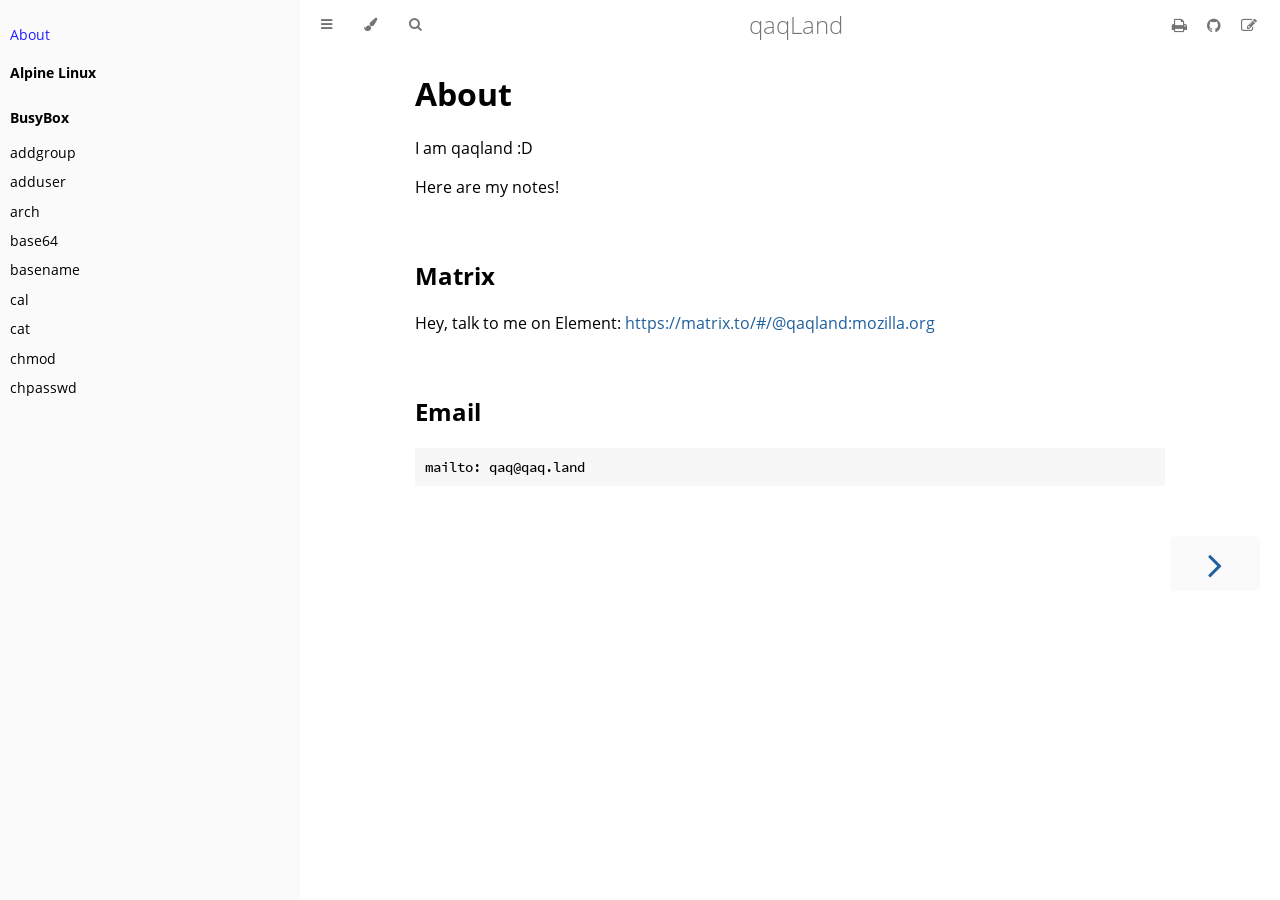
==== index.html @ a881dab0 "deploy: 64988ad3157a4203cd390811532ccb80edcc2e7a" ====
<!DOCTYPE HTML>
<html lang="zh-Hans" class="sidebar-visible no-js light">
    <head>
        <!-- Book generated using mdBook -->
        <meta charset="UTF-8">
        <title>About - qaqLand</title>


        <!-- Custom HTML head -->
        
        <meta name="description" content="">
        <meta name="viewport" content="width=device-width, initial-scale=1">
        <meta name="theme-color" content="#ffffff" />

        <link rel="icon" href="favicon.svg">
        <link rel="shortcut icon" href="favicon.png">
        <link rel="stylesheet" href="css/variables.css">
        <link rel="stylesheet" href="css/general.css">
        <link rel="stylesheet" href="css/chrome.css">
        <link rel="stylesheet" href="css/print.css" media="print">

        <!-- Fonts -->
        <link rel="stylesheet" href="FontAwesome/css/font-awesome.css">
        <link rel="stylesheet" href="fonts/fonts.css">

        <!-- Highlight.js Stylesheets -->
        <link rel="stylesheet" href="highlight.css">
        <link rel="stylesheet" href="tomorrow-night.css">
        <link rel="stylesheet" href="ayu-highlight.css">

        <!-- Custom theme stylesheets -->

    </head>
    <body>
    <div id="body-container">
        <!-- Provide site root to javascript -->
        <script>
            var path_to_root = "";
            var default_theme = window.matchMedia("(prefers-color-scheme: dark)").matches ? "navy" : "light";
        </script>

        <!-- Work around some values being stored in localStorage wrapped in quotes -->
        <script>
            try {
                var theme = localStorage.getItem('mdbook-theme');
                var sidebar = localStorage.getItem('mdbook-sidebar');

                if (theme.startsWith('"') && theme.endsWith('"')) {
                    localStorage.setItem('mdbook-theme', theme.slice(1, theme.length - 1));
                }

                if (sidebar.startsWith('"') && sidebar.endsWith('"')) {
                    localStorage.setItem('mdbook-sidebar', sidebar.slice(1, sidebar.length - 1));
                }
            } catch (e) { }
        </script>

        <!-- Set the theme before any content is loaded, prevents flash -->
        <script>
            var theme;
            try { theme = localStorage.getItem('mdbook-theme'); } catch(e) { }
            if (theme === null || theme === undefined) { theme = default_theme; }
            var html = document.querySelector('html');
            html.classList.remove('no-js')
            html.classList.remove('light')
            html.classList.add(theme);
            html.classList.add('js');
        </script>

        <!-- Hide / unhide sidebar before it is displayed -->
        <script>
            var html = document.querySelector('html');
            var sidebar = null;
            if (document.body.clientWidth >= 1080) {
                try { sidebar = localStorage.getItem('mdbook-sidebar'); } catch(e) { }
                sidebar = sidebar || 'visible';
            } else {
                sidebar = 'hidden';
            }
            html.classList.remove('sidebar-visible');
            html.classList.add("sidebar-" + sidebar);
        </script>

        <nav id="sidebar" class="sidebar" aria-label="Table of contents">
            <div class="sidebar-scrollbox">
                <ol class="chapter"><li class="chapter-item expanded "><a href="index.html" class="active">About</a></li><li class="chapter-item expanded affix "><li class="part-title">Alpine Linux</li><li class="chapter-item expanded affix "><li class="part-title">BusyBox</li><li class="chapter-item expanded "><a href="busybox/addgroup.html">addgroup</a></li><li class="chapter-item expanded "><a href="busybox/adduser.html">adduser</a></li><li class="chapter-item expanded "><a href="busybox/arch.html">arch</a></li><li class="chapter-item expanded "><a href="busybox/base64.html">base64</a></li><li class="chapter-item expanded "><a href="busybox/basename.html">basename</a></li><li class="chapter-item expanded "><a href="busybox/cal.html">cal</a></li><li class="chapter-item expanded "><a href="busybox/cat.html">cat</a></li><li class="chapter-item expanded "><a href="busybox/chmod.html">chmod</a></li><li class="chapter-item expanded "><a href="busybox/chpasswd.html">chpasswd</a></li></ol>
            </div>
            <div id="sidebar-resize-handle" class="sidebar-resize-handle"></div>
        </nav>

        <div id="page-wrapper" class="page-wrapper">

            <div class="page">
                                <div id="menu-bar-hover-placeholder"></div>
                <div id="menu-bar" class="menu-bar sticky bordered">
                    <div class="left-buttons">
                        <button id="sidebar-toggle" class="icon-button" type="button" title="Toggle Table of Contents" aria-label="Toggle Table of Contents" aria-controls="sidebar">
                            <i class="fa fa-bars"></i>
                        </button>
                        <button id="theme-toggle" class="icon-button" type="button" title="Change theme" aria-label="Change theme" aria-haspopup="true" aria-expanded="false" aria-controls="theme-list">
                            <i class="fa fa-paint-brush"></i>
                        </button>
                        <ul id="theme-list" class="theme-popup" aria-label="Themes" role="menu">
                            <li role="none"><button role="menuitem" class="theme" id="light">Light</button></li>
                            <li role="none"><button role="menuitem" class="theme" id="rust">Rust</button></li>
                            <li role="none"><button role="menuitem" class="theme" id="coal">Coal</button></li>
                            <li role="none"><button role="menuitem" class="theme" id="navy">Navy</button></li>
                            <li role="none"><button role="menuitem" class="theme" id="ayu">Ayu</button></li>
                        </ul>
                        <button id="search-toggle" class="icon-button" type="button" title="Search. (Shortkey: s)" aria-label="Toggle Searchbar" aria-expanded="false" aria-keyshortcuts="S" aria-controls="searchbar">
                            <i class="fa fa-search"></i>
                        </button>
                    </div>

                    <h1 class="menu-title">qaqLand</h1>

                    <div class="right-buttons">
                        <a href="print.html" title="Print this book" aria-label="Print this book">
                            <i id="print-button" class="fa fa-print"></i>
                        </a>
                        <a href="https://github.com/qaqland/qaqland" title="Git repository" aria-label="Git repository">
                            <i id="git-repository-button" class="fa fa-github"></i>
                        </a>
                        <a href="https://github.com/qaqland/qaqland/edit/main/src/README.md" title="Suggest an edit" aria-label="Suggest an edit">
                            <i id="git-edit-button" class="fa fa-edit"></i>
                        </a>

                    </div>
                </div>

                <div id="search-wrapper" class="hidden">
                    <form id="searchbar-outer" class="searchbar-outer">
                        <input type="search" id="searchbar" name="searchbar" placeholder="Search this book ..." aria-controls="searchresults-outer" aria-describedby="searchresults-header">
                    </form>
                    <div id="searchresults-outer" class="searchresults-outer hidden">
                        <div id="searchresults-header" class="searchresults-header"></div>
                        <ul id="searchresults">
                        </ul>
                    </div>
                </div>

                <!-- Apply ARIA attributes after the sidebar and the sidebar toggle button are added to the DOM -->
                <script>
                    document.getElementById('sidebar-toggle').setAttribute('aria-expanded', sidebar === 'visible');
                    document.getElementById('sidebar').setAttribute('aria-hidden', sidebar !== 'visible');
                    Array.from(document.querySelectorAll('#sidebar a')).forEach(function(link) {
                        link.setAttribute('tabIndex', sidebar === 'visible' ? 0 : -1);
                    });
                </script>

                <div id="content" class="content">
                    <main>
                        <h1 id="about"><a class="header" href="#about">About</a></h1>
<p>I am qaqland :D</p>
<p>Here are my notes!</p>
<h2 id="matrix"><a class="header" href="#matrix">Matrix</a></h2>
<p>Hey, talk to me on Element: <a href="https://matrix.to/#/@qaqland:mozilla.org">https://matrix.to/#/@qaqland:mozilla.org</a></p>
<h2 id="email"><a class="header" href="#email">Email</a></h2>
<pre><code>mailto: qaq@qaq.land
</code></pre>

                    </main>

                    <nav class="nav-wrapper" aria-label="Page navigation">
                        <!-- Mobile navigation buttons -->

                            <a rel="next" href="busybox/addgroup.html" class="mobile-nav-chapters next" title="Next chapter" aria-label="Next chapter" aria-keyshortcuts="Right">
                                <i class="fa fa-angle-right"></i>
                            </a>

                        <div style="clear: both"></div>
                    </nav>
                </div>
            </div>

            <nav class="nav-wide-wrapper" aria-label="Page navigation">

                    <a rel="next" href="busybox/addgroup.html" class="nav-chapters next" title="Next chapter" aria-label="Next chapter" aria-keyshortcuts="Right">
                        <i class="fa fa-angle-right"></i>
                    </a>
            </nav>

        </div>




        <script>
            window.playground_copyable = true;
        </script>


        <script src="elasticlunr.min.js"></script>
        <script src="mark.min.js"></script>
        <script src="searcher.js"></script>

        <script src="clipboard.min.js"></script>
        <script src="highlight.js"></script>
        <script src="book.js"></script>

        <!-- Custom JS scripts -->


    </div>
    </body>
</html>
---- css/variables.css ----
/* Globals */

:root {
    --sidebar-width: 300px;
    --page-padding: 15px;
    --content-max-width: 750px;
    --menu-bar-height: 50px;
    --mono-font: "Source Code Pro", Consolas, "Ubuntu Mono", Menlo, "DejaVu Sans Mono", monospace, monospace;
    --code-font-size: 0.875em /* please adjust the ace font size accordingly in editor.js */
}

/* Themes */

.ayu {
    --bg: hsl(210, 25%, 8%);
    --fg: #c5c5c5;

    --sidebar-bg: #14191f;
    --sidebar-fg: #c8c9db;
    --sidebar-non-existant: #5c6773;
    --sidebar-active: #ffb454;
    --sidebar-spacer: #2d334f;

    --scrollbar: var(--sidebar-fg);

    --icons: #737480;
    --icons-hover: #b7b9cc;

    --links: #0096cf;

    --inline-code-color: #ffb454;

    --theme-popup-bg: #14191f;
    --theme-popup-border: #5c6773;
    --theme-hover: #191f26;

    --quote-bg: hsl(226, 15%, 17%);
    --quote-border: hsl(226, 15%, 22%);

    --table-border-color: hsl(210, 25%, 13%);
    --table-header-bg: hsl(210, 25%, 28%);
    --table-alternate-bg: hsl(210, 25%, 11%);

    --searchbar-border-color: #848484;
    --searchbar-bg: #424242;
    --searchbar-fg: #fff;
    --searchbar-shadow-color: #d4c89f;
    --searchresults-header-fg: #666;
    --searchresults-border-color: #888;
    --searchresults-li-bg: #252932;
    --search-mark-bg: #e3b171;
}

.coal {
    --bg: hsl(200, 7%, 8%);
    --fg: #98a3ad;

    --sidebar-bg: #292c2f;
    --sidebar-fg: #a1adb8;
    --sidebar-non-existant: #505254;
    --sidebar-active: #3473ad;
    --sidebar-spacer: #393939;

    --scrollbar: var(--sidebar-fg);

    --icons: #43484d;
    --icons-hover: #b3c0cc;

    --links: #2b79a2;

    --inline-code-color: #c5c8c6;

    --theme-popup-bg: #141617;
    --theme-popup-border: #43484d;
    --theme-hover: #1f2124;

    --quote-bg: hsl(234, 21%, 18%);
    --quote-border: hsl(234, 21%, 23%);

    --table-border-color: hsl(200, 7%, 13%);
    --table-header-bg: hsl(200, 7%, 28%);
    --table-alternate-bg: hsl(200, 7%, 11%);

    --searchbar-border-color: #aaa;
    --searchbar-bg: #b7b7b7;
    --searchbar-fg: #000;
    --searchbar-shadow-color: #aaa;
    --searchresults-header-fg: #666;
    --searchresults-border-color: #98a3ad;
    --searchresults-li-bg: #2b2b2f;
    --search-mark-bg: #355c7d;
}

.light {
    --bg: hsl(0, 0%, 100%);
    --fg: hsl(0, 0%, 0%);

    --sidebar-bg: #fafafa;
    --sidebar-fg: hsl(0, 0%, 0%);
    --sidebar-non-existant: #aaaaaa;
    --sidebar-active: #1f1fff;
    --sidebar-spacer: #f4f4f4;

    --scrollbar: #8F8F8F;

    --icons: #747474;
    --icons-hover: #000000;

    --links: #20609f;

    --inline-code-color: #301900;

    --theme-popup-bg: #fafafa;
    --theme-popup-border: #cccccc;
    --theme-hover: #e6e6e6;

    --quote-bg: hsl(197, 37%, 96%);
    --quote-border: hsl(197, 37%, 91%);

    --table-border-color: hsl(0, 0%, 95%);
    --table-header-bg: hsl(0, 0%, 80%);
    --table-alternate-bg: hsl(0, 0%, 97%);

    --searchbar-border-color: #aaa;
    --searchbar-bg: #fafafa;
    --searchbar-fg: #000;
    --searchbar-shadow-color: #aaa;
    --searchresults-header-fg: #666;
    --searchresults-border-color: #888;
    --searchresults-li-bg: #e4f2fe;
    --search-mark-bg: #a2cff5;
}

.navy {
    --bg: hsl(226, 23%, 11%);
    --fg: #bcbdd0;

    --sidebar-bg: #282d3f;
    --sidebar-fg: #c8c9db;
    --sidebar-non-existant: #505274;
    --sidebar-active: #2b79a2;
    --sidebar-spacer: #2d334f;

    --scrollbar: var(--sidebar-fg);

    --icons: #737480;
    --icons-hover: #b7b9cc;

    --links: #2b79a2;

    --inline-code-color: #c5c8c6;

    --theme-popup-bg: #161923;
    --theme-popup-border: #737480;
    --theme-hover: #282e40;

    --quote-bg: hsl(226, 15%, 17%);
    --quote-border: hsl(226, 15%, 22%);

    --table-border-color: hsl(226, 23%, 16%);
    --table-header-bg: hsl(226, 23%, 31%);
    --table-alternate-bg: hsl(226, 23%, 14%);

    --searchbar-border-color: #aaa;
    --searchbar-bg: #aeaec6;
    --searchbar-fg: #000;
    --searchbar-shadow-color: #aaa;
    --searchresults-header-fg: #5f5f71;
    --searchresults-border-color: #5c5c68;
    --searchresults-li-bg: #242430;
    --search-mark-bg: #a2cff5;
}

.rust {
    --bg: hsl(60, 9%, 87%);
    --fg: #262625;

    --sidebar-bg: #3b2e2a;
    --sidebar-fg: #c8c9db;
    --sidebar-non-existant: #505254;
    --sidebar-active: #e69f67;
    --sidebar-spacer: #45373a;

    --scrollbar: var(--sidebar-fg);

    --icons: #737480;
    --icons-hover: #262625;

    --links: #2b79a2;

    --inline-code-color: #6e6b5e;

    --theme-popup-bg: #e1e1db;
    --theme-popup-border: #b38f6b;
    --theme-hover: #99908a;

    --quote-bg: hsl(60, 5%, 75%);
    --quote-border: hsl(60, 5%, 70%);

    --table-border-color: hsl(60, 9%, 82%);
    --table-header-bg: #b3a497;
    --table-alternate-bg: hsl(60, 9%, 84%);

    --searchbar-border-color: #aaa;
    --searchbar-bg: #fafafa;
    --searchbar-fg: #000;
    --searchbar-shadow-color: #aaa;
    --searchresults-header-fg: #666;
    --searchresults-border-color: #888;
    --searchresults-li-bg: #dec2a2;
    --search-mark-bg: #e69f67;
}

@media (prefers-color-scheme: dark) {
    .light.no-js {
        --bg: hsl(200, 7%, 8%);
        --fg: #98a3ad;

        --sidebar-bg: #292c2f;
        --sidebar-fg: #a1adb8;
        --sidebar-non-existant: #505254;
        --sidebar-active: #3473ad;
        --sidebar-spacer: #393939;

        --scrollbar: var(--sidebar-fg);

        --icons: #43484d;
        --icons-hover: #b3c0cc;

        --links: #2b79a2;

        --inline-code-color: #c5c8c6;

        --theme-popup-bg: #141617;
        --theme-popup-border: #43484d;
        --theme-hover: #1f2124;

        --quote-bg: hsl(234, 21%, 18%);
        --quote-border: hsl(234, 21%, 23%);

        --table-border-color: hsl(200, 7%, 13%);
        --table-header-bg: hsl(200, 7%, 28%);
        --table-alternate-bg: hsl(200, 7%, 11%);

        --searchbar-border-color: #aaa;
        --searchbar-bg: #b7b7b7;
        --searchbar-fg: #000;
        --searchbar-shadow-color: #aaa;
        --searchresults-header-fg: #666;
        --searchresults-border-color: #98a3ad;
        --searchresults-li-bg: #2b2b2f;
        --search-mark-bg: #355c7d;
    }
}
---- css/general.css ----
/* Base styles and content styles */

@import 'variables.css';

:root {
    /* Browser default font-size is 16px, this way 1 rem = 10px */
    font-size: 62.5%;
}

html {
    font-family: "Open Sans", sans-serif;
    color: var(--fg);
    background-color: var(--bg);
    text-size-adjust: none;
    -webkit-text-size-adjust: none;
}

body {
    margin: 0;
    font-size: 1.6rem;
    overflow-x: hidden;
}

code {
    font-family: var(--mono-font) !important;
    font-size: var(--code-font-size);
}

/* make long words/inline code not x overflow */
main {
    overflow-wrap: break-word;
}

/* make wide tables scroll if they overflow */
.table-wrapper {
    overflow-x: auto;
}

/* Don't change font size in headers. */
h1 code, h2 code, h3 code, h4 code, h5 code, h6 code {
    font-size: unset;
}

.left { float: left; }
.right { float: right; }
.boring { opacity: 0.6; }
.hide-boring .boring { display: none; }
.hidden { display: none !important; }

h2, h3 { margin-top: 2.5em; }
h4, h5 { margin-top: 2em; }

.header + .header h3,
.header + .header h4,
.header + .header h5 {
    margin-top: 1em;
}

h1:target::before,
h2:target::before,
h3:target::before,
h4:target::before,
h5:target::before,
h6:target::before {
    display: inline-block;
    content: "»";
    margin-left: -30px;
    width: 30px;
}

/* This is broken on Safari as of version 14, but is fixed
   in Safari Technology Preview 117 which I think will be Safari 14.2.
   https://bugs.webkit.org/show_bug.cgi?id=218076
*/
:target {
    scroll-margin-top: calc(var(--menu-bar-height) + 0.5em);
}

.page {
    outline: 0;
    padding: 0 var(--page-padding);
    margin-top: calc(0px - var(--menu-bar-height)); /* Compensate for the #menu-bar-hover-placeholder */
}
.page-wrapper {
    box-sizing: border-box;
}
.js:not(.sidebar-resizing) .page-wrapper {
    transition: margin-left 0.3s ease, transform 0.3s ease; /* Animation: slide away */
}

.content {
    overflow-y: auto;
    padding: 0 5px 50px 5px;
}
.content main {
    margin-left: auto;
    margin-right: auto;
    max-width: var(--content-max-width);
}
.content p { line-height: 1.45em; }
.content ol { line-height: 1.45em; }
.content ul { line-height: 1.45em; }
.content a { text-decoration: none; }
.content a:hover { text-decoration: underline; }
.content img, .content video { max-width: 100%; }
.content .header:link,
.content .header:visited {
    color: var(--fg);
}
.content .header:link,
.content .header:visited:hover {
    text-decoration: none;
}

table {
    margin: 0 auto;
    border-collapse: collapse;
}
table td {
    padding: 3px 20px;
    border: 1px var(--table-border-color) solid;
}
table thead {
    background: var(--table-header-bg);
}
table thead td {
    font-weight: 700;
    border: none;
}
table thead th {
    padding: 3px 20px;
}
table thead tr {
    border: 1px var(--table-header-bg) solid;
}
/* Alternate background colors for rows */
table tbody tr:nth-child(2n) {
    background: var(--table-alternate-bg);
}


blockquote {
    margin: 20px 0;
    padding: 0 20px;
    color: var(--fg);
    background-color: var(--quote-bg);
    border-top: .1em solid var(--quote-border);
    border-bottom: .1em solid var(--quote-border);
}

kbd {
    background-color: var(--table-border-color);
    border-radius: 4px;
    border: solid 1px var(--theme-popup-border);
    box-shadow: inset 0 -1px 0 var(--theme-hover);
    display: inline-block;
    font-size: var(--code-font-size);
    font-family: var(--mono-font);
    line-height: 10px;
    padding: 4px 5px;
    vertical-align: middle;
}

:not(.footnote-definition) + .footnote-definition,
.footnote-definition + :not(.footnote-definition) {
    margin-top: 2em;
}
.footnote-definition {
    font-size: 0.9em;
    margin: 0.5em 0;
}
.footnote-definition p {
    display: inline;
}

.tooltiptext {
    position: absolute;
    visibility: hidden;
    color: #fff;
    background-color: #333;
    transform: translateX(-50%); /* Center by moving tooltip 50% of its width left */
    left: -8px; /* Half of the width of the icon */
    top: -35px;
    font-size: 0.8em;
    text-align: center;
    border-radius: 6px;
    padding: 5px 8px;
    margin: 5px;
    z-index: 1000;
}
.tooltipped .tooltiptext {
    visibility: visible;
}

.chapter li.part-title {
    color: var(--sidebar-fg);
    margin: 5px 0px;
    font-weight: bold;
}

.result-no-output {
    font-style: italic;
}
---- css/chrome.css ----
/* CSS for UI elements (a.k.a. chrome) */

@import 'variables.css';

html {
    scrollbar-color: var(--scrollbar) var(--bg);
}
#searchresults a,
.content a:link,
a:visited,
a > .hljs {
    color: var(--links);
}

/*
    body-container is necessary because mobile browsers don't seem to like
    overflow-x on the body tag when there is a <meta name="viewport"> tag.
*/
#body-container {
    /*
        This is used when the sidebar pushes the body content off the side of
        the screen on small screens. Without it, dragging on mobile Safari
        will want to reposition the viewport in a weird way.
    */
    overflow-x: clip;
}

/* Menu Bar */

#menu-bar,
#menu-bar-hover-placeholder {
    z-index: 101;
    margin: auto calc(0px - var(--page-padding));
}
#menu-bar {
    position: relative;
    display: flex;
    flex-wrap: wrap;
    background-color: var(--bg);
    border-bottom-color: var(--bg);
    border-bottom-width: 1px;
    border-bottom-style: solid;
}
#menu-bar.sticky,
.js #menu-bar-hover-placeholder:hover + #menu-bar,
.js #menu-bar:hover,
.js.sidebar-visible #menu-bar {
    position: -webkit-sticky;
    position: sticky;
    top: 0 !important;
}
#menu-bar-hover-placeholder {
    position: sticky;
    position: -webkit-sticky;
    top: 0;
    height: var(--menu-bar-height);
}
#menu-bar.bordered {
    border-bottom-color: var(--table-border-color);
}
#menu-bar i, #menu-bar .icon-button {
    position: relative;
    padding: 0 8px;
    z-index: 10;
    line-height: var(--menu-bar-height);
    cursor: pointer;
    transition: color 0.5s;
}
@media only screen and (max-width: 420px) {
    #menu-bar i, #menu-bar .icon-button {
        padding: 0 5px;
    }
}

.icon-button {
    border: none;
    background: none;
    padding: 0;
    color: inherit;
}
.icon-button i {
    margin: 0;
}

.right-buttons {
    margin: 0 15px;
}
.right-buttons a {
    text-decoration: none;
}

.left-buttons {
    display: flex;
    margin: 0 5px;
}
.no-js .left-buttons {
    display: none;
}

.menu-title {
    display: inline-block;
    font-weight: 200;
    font-size: 2.4rem;
    line-height: var(--menu-bar-height);
    text-align: center;
    margin: 0;
    flex: 1;
    white-space: nowrap;
    overflow: hidden;
    text-overflow: ellipsis;
}
.js .menu-title {
    cursor: pointer;
}

.menu-bar,
.menu-bar:visited,
.nav-chapters,
.nav-chapters:visited,
.mobile-nav-chapters,
.mobile-nav-chapters:visited,
.menu-bar .icon-button,
.menu-bar a i {
    color: var(--icons);
}

.menu-bar i:hover,
.menu-bar .icon-button:hover,
.nav-chapters:hover,
.mobile-nav-chapters i:hover {
    color: var(--icons-hover);
}

/* Nav Icons */

.nav-chapters {
    font-size: 2.5em;
    text-align: center;
    text-decoration: none;

    position: fixed;
    top: 0;
    bottom: 0;
    margin: 0;
    max-width: 150px;
    min-width: 90px;

    display: flex;
    justify-content: center;
    align-content: center;
    flex-direction: column;

    transition: color 0.5s, background-color 0.5s;
}

.nav-chapters:hover {
    text-decoration: none;
    background-color: var(--theme-hover);
    transition: background-color 0.15s, color 0.15s;
}

.nav-wrapper {
    margin-top: 50px;
    display: none;
}

.mobile-nav-chapters {
    font-size: 2.5em;
    text-align: center;
    text-decoration: none;
    width: 90px;
    border-radius: 5px;
    background-color: var(--sidebar-bg);
}

.previous {
    float: left;
}

.next {
    float: right;
    right: var(--page-padding);
}

@media only screen and (max-width: 1080px) {
    .nav-wide-wrapper { display: none; }
    .nav-wrapper { display: block; }
}

@media only screen and (max-width: 1380px) {
    .sidebar-visible .nav-wide-wrapper { display: none; }
    .sidebar-visible .nav-wrapper { display: block; }
}

/* Inline code */

:not(pre) > .hljs {
    display: inline;
    padding: 0.1em 0.3em;
    border-radius: 3px;
}

:not(pre):not(a) > .hljs {
    color: var(--inline-code-color);
    overflow-x: initial;
}

a:hover > .hljs {
    text-decoration: underline;
}

pre {
    position: relative;
}
pre > .buttons {
    position: absolute;
    z-index: 100;
    right: 0px;
    top: 2px;
    margin: 0px;
    padding: 2px 0px;

    color: var(--sidebar-fg);
    cursor: pointer;
    visibility: hidden;
    opacity: 0;
    transition: visibility 0.1s linear, opacity 0.1s linear;
}
pre:hover > .buttons {
    visibility: visible;
    opacity: 1
}
pre > .buttons :hover {
    color: var(--sidebar-active);
    border-color: var(--icons-hover);
    background-color: var(--theme-hover);
}
pre > .buttons i {
    margin-left: 8px;
}
pre > .buttons button {
    cursor: inherit;
    margin: 0px 5px;
    padding: 3px 5px;
    font-size: 14px;

    border-style: solid;
    border-width: 1px;
    border-radius: 4px;
    border-color: var(--icons);
    background-color: var(--theme-popup-bg);
    transition: 100ms;
    transition-property: color,border-color,background-color;
    color: var(--icons);
}
@media (pointer: coarse) {
    pre > .buttons button {
        /* On mobile, make it easier to tap buttons. */
        padding: 0.3rem 1rem;
    }
}
pre > code {
    padding: 1rem;
}

/* FIXME: ACE editors overlap their buttons because ACE does absolute
   positioning within the code block which breaks padding. The only solution I
   can think of is to move the padding to the outer pre tag (or insert a div
   wrapper), but that would require fixing a whole bunch of CSS rules.
*/
.hljs.ace_editor {
  padding: 0rem 0rem;
}

pre > .result {
    margin-top: 10px;
}

/* Search */

#searchresults a {
    text-decoration: none;
}

mark {
    border-radius: 2px;
    padding: 0 3px 1px 3px;
    margin: 0 -3px -1px -3px;
    background-color: var(--search-mark-bg);
    transition: background-color 300ms linear;
    cursor: pointer;
}

mark.fade-out {
    background-color: rgba(0,0,0,0) !important;
    cursor: auto;
}

.searchbar-outer {
    margin-left: auto;
    margin-right: auto;
    max-width: var(--content-max-width);
}

#searchbar {
    width: 100%;
    margin: 5px auto 0px auto;
    padding: 10px 16px;
    transition: box-shadow 300ms ease-in-out;
    border: 1px solid var(--searchbar-border-color);
    border-radius: 3px;
    background-color: var(--searchbar-bg);
    color: var(--searchbar-fg);
}
#searchbar:focus,
#searchbar.active {
    box-shadow: 0 0 3px var(--searchbar-shadow-color);
}

.searchresults-header {
    font-weight: bold;
    font-size: 1em;
    padding: 18px 0 0 5px;
    color: var(--searchresults-header-fg);
}

.searchresults-outer {
    margin-left: auto;
    margin-right: auto;
    max-width: var(--content-max-width);
    border-bottom: 1px dashed var(--searchresults-border-color);
}

ul#searchresults {
    list-style: none;
    padding-left: 20px;
}
ul#searchresults li {
    margin: 10px 0px;
    padding: 2px;
    border-radius: 2px;
}
ul#searchresults li.focus {
    background-color: var(--searchresults-li-bg);
}
ul#searchresults span.teaser {
    display: block;
    clear: both;
    margin: 5px 0 0 20px;
    font-size: 0.8em;
}
ul#searchresults span.teaser em {
    font-weight: bold;
    font-style: normal;
}

/* Sidebar */

.sidebar {
    position: fixed;
    left: 0;
    top: 0;
    bottom: 0;
    width: var(--sidebar-width);
    font-size: 0.875em;
    box-sizing: border-box;
    -webkit-overflow-scrolling: touch;
    overscroll-behavior-y: contain;
    background-color: var(--sidebar-bg);
    color: var(--sidebar-fg);
}
.sidebar-resizing {
    -moz-user-select: none;
    -webkit-user-select: none;
    -ms-user-select: none;
    user-select: none;
}
.js:not(.sidebar-resizing) .sidebar {
    transition: transform 0.3s; /* Animation: slide away */
}
.sidebar code {
    line-height: 2em;
}
.sidebar .sidebar-scrollbox {
    overflow-y: auto;
    position: absolute;
    top: 0;
    bottom: 0;
    left: 0;
    right: 0;
    padding: 10px 10px;
}
.sidebar .sidebar-resize-handle {
    position: absolute;
    cursor: col-resize;
    width: 0;
    right: 0;
    top: 0;
    bottom: 0;
}
.js .sidebar .sidebar-resize-handle {
    cursor: col-resize;
    width: 5px;
}
.sidebar-hidden .sidebar {
    transform: translateX(calc(0px - var(--sidebar-width)));
}
.sidebar::-webkit-scrollbar {
    background: var(--sidebar-bg);
}
.sidebar::-webkit-scrollbar-thumb {
    background: var(--scrollbar);
}

.sidebar-visible .page-wrapper {
    transform: translateX(var(--sidebar-width));
}
@media only screen and (min-width: 620px) {
    .sidebar-visible .page-wrapper {
        transform: none;
        margin-left: var(--sidebar-width);
    }
}

.chapter {
    list-style: none outside none;
    padding-left: 0;
    line-height: 2.2em;
}

.chapter ol {
    width: 100%;
}

.chapter li {
    display: flex;
    color: var(--sidebar-non-existant);
}
.chapter li a {
    display: block;
    padding: 0;
    text-decoration: none;
    color: var(--sidebar-fg);
}

.chapter li a:hover {
    color: var(--sidebar-active);
}

.chapter li a.active {
    color: var(--sidebar-active);
}

.chapter li > a.toggle {
    cursor: pointer;
    display: block;
    margin-left: auto;
    padding: 0 10px;
    user-select: none;
    opacity: 0.68;
}

.chapter li > a.toggle div {
    transition: transform 0.5s;
}

/* collapse the section */
.chapter li:not(.expanded) + li > ol {
    display: none;
}

.chapter li.chapter-item {
    line-height: 1.5em;
    margin-top: 0.6em;
}

.chapter li.expanded > a.toggle div {
    transform: rotate(90deg);
}

.spacer {
    width: 100%;
    height: 3px;
    margin: 5px 0px;
}
.chapter .spacer {
    background-color: var(--sidebar-spacer);
}

@media (-moz-touch-enabled: 1), (pointer: coarse) {
    .chapter li a { padding: 5px 0; }
    .spacer { margin: 10px 0; }
}

.section {
    list-style: none outside none;
    padding-left: 20px;
    line-height: 1.9em;
}

/* Theme Menu Popup */

.theme-popup {
    position: absolute;
    left: 10px;
    top: var(--menu-bar-height);
    z-index: 1000;
    border-radius: 4px;
    font-size: 0.7em;
    color: var(--fg);
    background: var(--theme-popup-bg);
    border: 1px solid var(--theme-popup-border);
    margin: 0;
    padding: 0;
    list-style: none;
    display: none;
    /* Don't let the children's background extend past the rounded corners. */
    overflow: hidden;
}
.theme-popup .default {
    color: var(--icons);
}
.theme-popup .theme {
    width: 100%;
    border: 0;
    margin: 0;
    padding: 2px 20px;
    line-height: 25px;
    white-space: nowrap;
    text-align: left;
    cursor: pointer;
    color: inherit;
    background: inherit;
    font-size: inherit;
}
.theme-popup .theme:hover {
    background-color: var(--theme-hover);
}

.theme-selected::before {
    display: inline-block;
    content: "✓";
    margin-left: -14px;
    width: 14px;
}
---- css/print.css ----
#sidebar,
#menu-bar,
.nav-chapters,
.mobile-nav-chapters {
    display: none;
}

#page-wrapper.page-wrapper {
    transform: none;
    margin-left: 0px;
    overflow-y: initial;
}

#content {
    max-width: none;
    margin: 0;
    padding: 0;
}

.page {
    overflow-y: initial;
}

code {
    background-color: #666666;
    border-radius: 5px;

    /* Force background to be printed in Chrome */
    -webkit-print-color-adjust: exact;
}

pre > .buttons {
    z-index: 2;
}

a, a:visited, a:active, a:hover {
    color: #4183c4;
    text-decoration: none;
}

h1, h2, h3, h4, h5, h6 {
    page-break-inside: avoid;
    page-break-after: avoid;
}

pre, code {
    page-break-inside: avoid;
    white-space: pre-wrap;
}

.fa {
    display: none !important;
}
---- fonts/fonts.css ----
/* Open Sans is licensed under the Apache License, Version 2.0. See http://www.apache.org/licenses/LICENSE-2.0 */
/* Source Code Pro is under the Open Font License. See https://scripts.sil.org/cms/scripts/page.php?site_id=nrsi&id=OFL */

/* open-sans-300 - latin_vietnamese_latin-ext_greek-ext_greek_cyrillic-ext_cyrillic */
@font-face {
  font-family: 'Open Sans';
  font-style: normal;
  font-weight: 300;
  src: local('Open Sans Light'), local('OpenSans-Light'),
       url('open-sans-v17-all-charsets-300.woff2') format('woff2');
}

/* open-sans-300italic - latin_vietnamese_latin-ext_greek-ext_greek_cyrillic-ext_cyrillic */
@font-face {
  font-family: 'Open Sans';
  font-style: italic;
  font-weight: 300;
  src: local('Open Sans Light Italic'), local('OpenSans-LightItalic'),
       url('open-sans-v17-all-charsets-300italic.woff2') format('woff2');
}

/* open-sans-regular - latin_vietnamese_latin-ext_greek-ext_greek_cyrillic-ext_cyrillic */
@font-face {
  font-family: 'Open Sans';
  font-style: normal;
  font-weight: 400;
  src: local('Open Sans Regular'), local('OpenSans-Regular'),
       url('open-sans-v17-all-charsets-regular.woff2') format('woff2');
}

/* open-sans-italic - latin_vietnamese_latin-ext_greek-ext_greek_cyrillic-ext_cyrillic */
@font-face {
  font-family: 'Open Sans';
  font-style: italic;
  font-weight: 400;
  src: local('Open Sans Italic'), local('OpenSans-Italic'),
       url('open-sans-v17-all-charsets-italic.woff2') format('woff2');
}

/* open-sans-600 - latin_vietnamese_latin-ext_greek-ext_greek_cyrillic-ext_cyrillic */
@font-face {
  font-family: 'Open Sans';
  font-style: normal;
  font-weight: 600;
  src: local('Open Sans SemiBold'), local('OpenSans-SemiBold'),
       url('open-sans-v17-all-charsets-600.woff2') format('woff2');
}

/* open-sans-600italic - latin_vietnamese_latin-ext_greek-ext_greek_cyrillic-ext_cyrillic */
@font-face {
  font-family: 'Open Sans';
  font-style: italic;
  font-weight: 600;
  src: local('Open Sans SemiBold Italic'), local('OpenSans-SemiBoldItalic'),
       url('open-sans-v17-all-charsets-600italic.woff2') format('woff2');
}

/* open-sans-700 - latin_vietnamese_latin-ext_greek-ext_greek_cyrillic-ext_cyrillic */
@font-face {
  font-family: 'Open Sans';
  font-style: normal;
  font-weight: 700;
  src: local('Open Sans Bold'), local('OpenSans-Bold'),
       url('open-sans-v17-all-charsets-700.woff2') format('woff2');
}

/* open-sans-700italic - latin_vietnamese_latin-ext_greek-ext_greek_cyrillic-ext_cyrillic */
@font-face {
  font-family: 'Open Sans';
  font-style: italic;
  font-weight: 700;
  src: local('Open Sans Bold Italic'), local('OpenSans-BoldItalic'),
       url('open-sans-v17-all-charsets-700italic.woff2') format('woff2');
}

/* open-sans-800 - latin_vietnamese_latin-ext_greek-ext_greek_cyrillic-ext_cyrillic */
@font-face {
  font-family: 'Open Sans';
  font-style: normal;
  font-weight: 800;
  src: local('Open Sans ExtraBold'), local('OpenSans-ExtraBold'),
       url('open-sans-v17-all-charsets-800.woff2') format('woff2');
}

/* open-sans-800italic - latin_vietnamese_latin-ext_greek-ext_greek_cyrillic-ext_cyrillic */
@font-face {
  font-family: 'Open Sans';
  font-style: italic;
  font-weight: 800;
  src: local('Open Sans ExtraBold Italic'), local('OpenSans-ExtraBoldItalic'),
       url('open-sans-v17-all-charsets-800italic.woff2') format('woff2');
}

/* source-code-pro-500 - latin_vietnamese_latin-ext_greek_cyrillic-ext_cyrillic */
@font-face {
  font-family: 'Source Code Pro';
  font-style: normal;
  font-weight: 500;
  src: url('source-code-pro-v11-all-charsets-500.woff2') format('woff2');
}
---- highlight.css ----
/*
 * An increased contrast highlighting scheme loosely based on the
 * "Base16 Atelier Dune Light" theme by Bram de Haan
 * (http://atelierbram.github.io/syntax-highlighting/atelier-schemes/dune)
 * Original Base16 color scheme by Chris Kempson
 * (https://github.com/chriskempson/base16)
 */

/* Comment */
.hljs-comment,
.hljs-quote {
  color: #575757;
}

/* Red */
.hljs-variable,
.hljs-template-variable,
.hljs-attribute,
.hljs-tag,
.hljs-name,
.hljs-regexp,
.hljs-link,
.hljs-name,
.hljs-selector-id,
.hljs-selector-class {
  color: #d70025;
}

/* Orange */
.hljs-number,
.hljs-meta,
.hljs-built_in,
.hljs-builtin-name,
.hljs-literal,
.hljs-type,
.hljs-params {
  color: #b21e00;
}

/* Green */
.hljs-string,
.hljs-symbol,
.hljs-bullet {
  color: #008200;
}

/* Blue */
.hljs-title,
.hljs-section {
  color: #0030f2;
}

/* Purple */
.hljs-keyword,
.hljs-selector-tag {
  color: #9d00ec;
}

.hljs {
  display: block;
  overflow-x: auto;
  background: #f6f7f6;
  color: #000;
}

.hljs-emphasis {
  font-style: italic;
}

.hljs-strong {
  font-weight: bold;
}

.hljs-addition {
  color: #22863a;
  background-color: #f0fff4;
}

.hljs-deletion {
  color: #b31d28;
  background-color: #ffeef0;
}
---- tomorrow-night.css ----
/* Tomorrow Night Theme */
/* http://jmblog.github.com/color-themes-for-google-code-highlightjs */
/* Original theme - https://github.com/chriskempson/tomorrow-theme */
/* http://jmblog.github.com/color-themes-for-google-code-highlightjs */

/* Tomorrow Comment */
.hljs-comment {
  color: #969896;
}

/* Tomorrow Red */
.hljs-variable,
.hljs-attribute,
.hljs-tag,
.hljs-regexp,
.ruby .hljs-constant,
.xml .hljs-tag .hljs-title,
.xml .hljs-pi,
.xml .hljs-doctype,
.html .hljs-doctype,
.css .hljs-id,
.css .hljs-class,
.css .hljs-pseudo {
  color: #cc6666;
}

/* Tomorrow Orange */
.hljs-number,
.hljs-preprocessor,
.hljs-pragma,
.hljs-built_in,
.hljs-literal,
.hljs-params,
.hljs-constant {
  color: #de935f;
}

/* Tomorrow Yellow */
.ruby .hljs-class .hljs-title,
.css .hljs-rule .hljs-attribute {
  color: #f0c674;
}

/* Tomorrow Green */
.hljs-string,
.hljs-value,
.hljs-inheritance,
.hljs-header,
.hljs-name,
.ruby .hljs-symbol,
.xml .hljs-cdata {
  color: #b5bd68;
}

/* Tomorrow Aqua */
.hljs-title,
.css .hljs-hexcolor {
  color: #8abeb7;
}

/* Tomorrow Blue */
.hljs-function,
.python .hljs-decorator,
.python .hljs-title,
.ruby .hljs-function .hljs-title,
.ruby .hljs-title .hljs-keyword,
.perl .hljs-sub,
.javascript .hljs-title,
.coffeescript .hljs-title {
  color: #81a2be;
}

/* Tomorrow Purple */
.hljs-keyword,
.javascript .hljs-function {
  color: #b294bb;
}

.hljs {
  display: block;
  overflow-x: auto;
  background: #1d1f21;
  color: #c5c8c6;
}

.coffeescript .javascript,
.javascript .xml,
.tex .hljs-formula,
.xml .javascript,
.xml .vbscript,
.xml .css,
.xml .hljs-cdata {
  opacity: 0.5;
}

.hljs-addition {
  color: #718c00;
}

.hljs-deletion {
  color: #c82829;
}
---- ayu-highlight.css ----
/*
Based off of the Ayu theme
Original by Dempfi (https://github.com/dempfi/ayu)
*/

.hljs {
  display: block;
  overflow-x: auto;
  background: #191f26;
  color: #e6e1cf;
}

.hljs-comment,
.hljs-quote {
  color: #5c6773;
  font-style: italic;
}

.hljs-variable,
.hljs-template-variable,
.hljs-attribute,
.hljs-attr,
.hljs-regexp,
.hljs-link,
.hljs-selector-id,
.hljs-selector-class {
  color: #ff7733;
}

.hljs-number,
.hljs-meta,
.hljs-builtin-name,
.hljs-literal,
.hljs-type,
.hljs-params {
  color: #ffee99;
}

.hljs-string,
.hljs-bullet {
  color: #b8cc52;
}

.hljs-title,
.hljs-built_in,
.hljs-section {
  color: #ffb454;
}

.hljs-keyword,
.hljs-selector-tag,
.hljs-symbol {
  color: #ff7733;
}

.hljs-name {
    color: #36a3d9;
}

.hljs-tag {
    color: #00568d;
}

.hljs-emphasis {
  font-style: italic;
}

.hljs-strong {
  font-weight: bold;
}

.hljs-addition {
  color: #91b362;
}

.hljs-deletion {
  color: #d96c75;
}
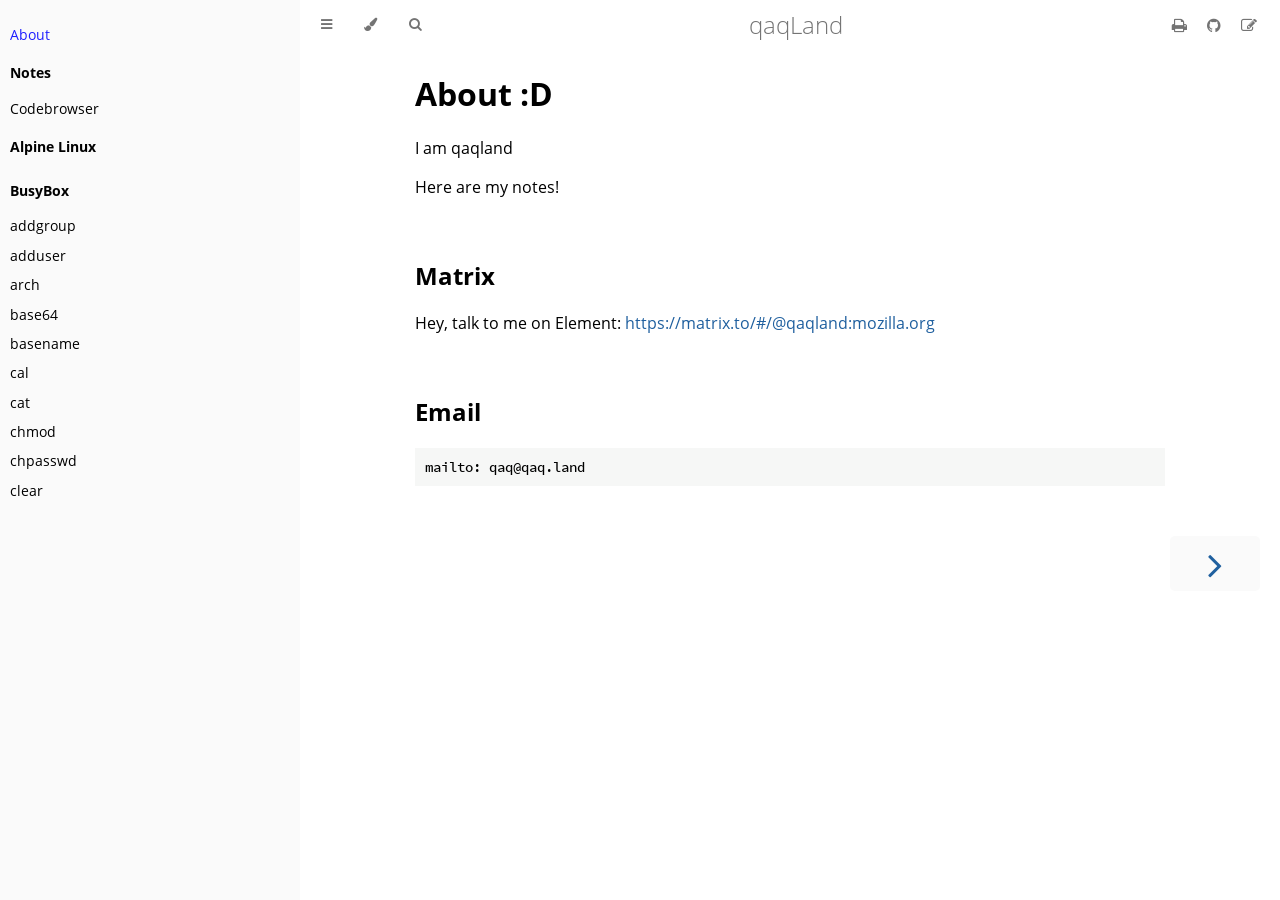
==== commit 9fa6e4c9: "deploy: 2d9bd9ffe875674166c95701ca01eb881d0fe7b3" ====
--- a/index.html
+++ b/index.html
@@ -8,7 +8,7 @@
 
         <!-- Custom HTML head -->
         
-        <meta name="description" content="">
+        <meta name="description" content="Site for qaqland and his venlafaxine.">
         <meta name="viewport" content="width=device-width, initial-scale=1">
         <meta name="theme-color" content="#ffffff" />
 
@@ -83,7 +83,7 @@
 
         <nav id="sidebar" class="sidebar" aria-label="Table of contents">
             <div class="sidebar-scrollbox">
-                <ol class="chapter"><li class="chapter-item expanded "><a href="index.html" class="active">About</a></li><li class="chapter-item expanded affix "><li class="part-title">Alpine Linux</li><li class="chapter-item expanded affix "><li class="part-title">BusyBox</li><li class="chapter-item expanded "><a href="busybox/addgroup.html">addgroup</a></li><li class="chapter-item expanded "><a href="busybox/adduser.html">adduser</a></li><li class="chapter-item expanded "><a href="busybox/arch.html">arch</a></li><li class="chapter-item expanded "><a href="busybox/base64.html">base64</a></li><li class="chapter-item expanded "><a href="busybox/basename.html">basename</a></li><li class="chapter-item expanded "><a href="busybox/cal.html">cal</a></li><li class="chapter-item expanded "><a href="busybox/cat.html">cat</a></li><li class="chapter-item expanded "><a href="busybox/chmod.html">chmod</a></li><li class="chapter-item expanded "><a href="busybox/chpasswd.html">chpasswd</a></li></ol>
+                <ol class="chapter"><li class="chapter-item expanded "><a href="index.html" class="active">About</a></li><li class="chapter-item expanded affix "><li class="part-title">Notes</li><li class="chapter-item expanded "><a href="codebrowser.html">Codebrowser</a></li><li class="chapter-item expanded affix "><li class="part-title">Alpine Linux</li><li class="chapter-item expanded affix "><li class="part-title">BusyBox</li><li class="chapter-item expanded "><a href="busybox/addgroup.html">addgroup</a></li><li class="chapter-item expanded "><a href="busybox/adduser.html">adduser</a></li><li class="chapter-item expanded "><a href="busybox/arch.html">arch</a></li><li class="chapter-item expanded "><a href="busybox/base64.html">base64</a></li><li class="chapter-item expanded "><a href="busybox/basename.html">basename</a></li><li class="chapter-item expanded "><a href="busybox/cal.html">cal</a></li><li class="chapter-item expanded "><a href="busybox/cat.html">cat</a></li><li class="chapter-item expanded "><a href="busybox/chmod.html">chmod</a></li><li class="chapter-item expanded "><a href="busybox/chpasswd.html">chpasswd</a></li><li class="chapter-item expanded "><a href="busybox/clear.html">clear</a></li></ol>
             </div>
             <div id="sidebar-resize-handle" class="sidebar-resize-handle"></div>
         </nav>
@@ -150,8 +150,8 @@
 
                 <div id="content" class="content">
                     <main>
-                        <h1 id="about"><a class="header" href="#about">About</a></h1>
-<p>I am qaqland :D</p>
+                        <h1 id="about-d"><a class="header" href="#about-d">About :D</a></h1>
+<p>I am qaqland</p>
 <p>Here are my notes!</p>
 <h2 id="matrix"><a class="header" href="#matrix">Matrix</a></h2>
 <p>Hey, talk to me on Element: <a href="https://matrix.to/#/@qaqland:mozilla.org">https://matrix.to/#/@qaqland:mozilla.org</a></p>
@@ -164,7 +164,7 @@
                     <nav class="nav-wrapper" aria-label="Page navigation">
                         <!-- Mobile navigation buttons -->
 
-                            <a rel="next" href="busybox/addgroup.html" class="mobile-nav-chapters next" title="Next chapter" aria-label="Next chapter" aria-keyshortcuts="Right">
+                            <a rel="next" href="codebrowser.html" class="mobile-nav-chapters next" title="Next chapter" aria-label="Next chapter" aria-keyshortcuts="Right">
                                 <i class="fa fa-angle-right"></i>
                             </a>
 
@@ -175,7 +175,7 @@
 
             <nav class="nav-wide-wrapper" aria-label="Page navigation">
 
-                    <a rel="next" href="busybox/addgroup.html" class="nav-chapters next" title="Next chapter" aria-label="Next chapter" aria-keyshortcuts="Right">
+                    <a rel="next" href="codebrowser.html" class="nav-chapters next" title="Next chapter" aria-label="Next chapter" aria-keyshortcuts="Right">
                         <i class="fa fa-angle-right"></i>
                     </a>
             </nav>
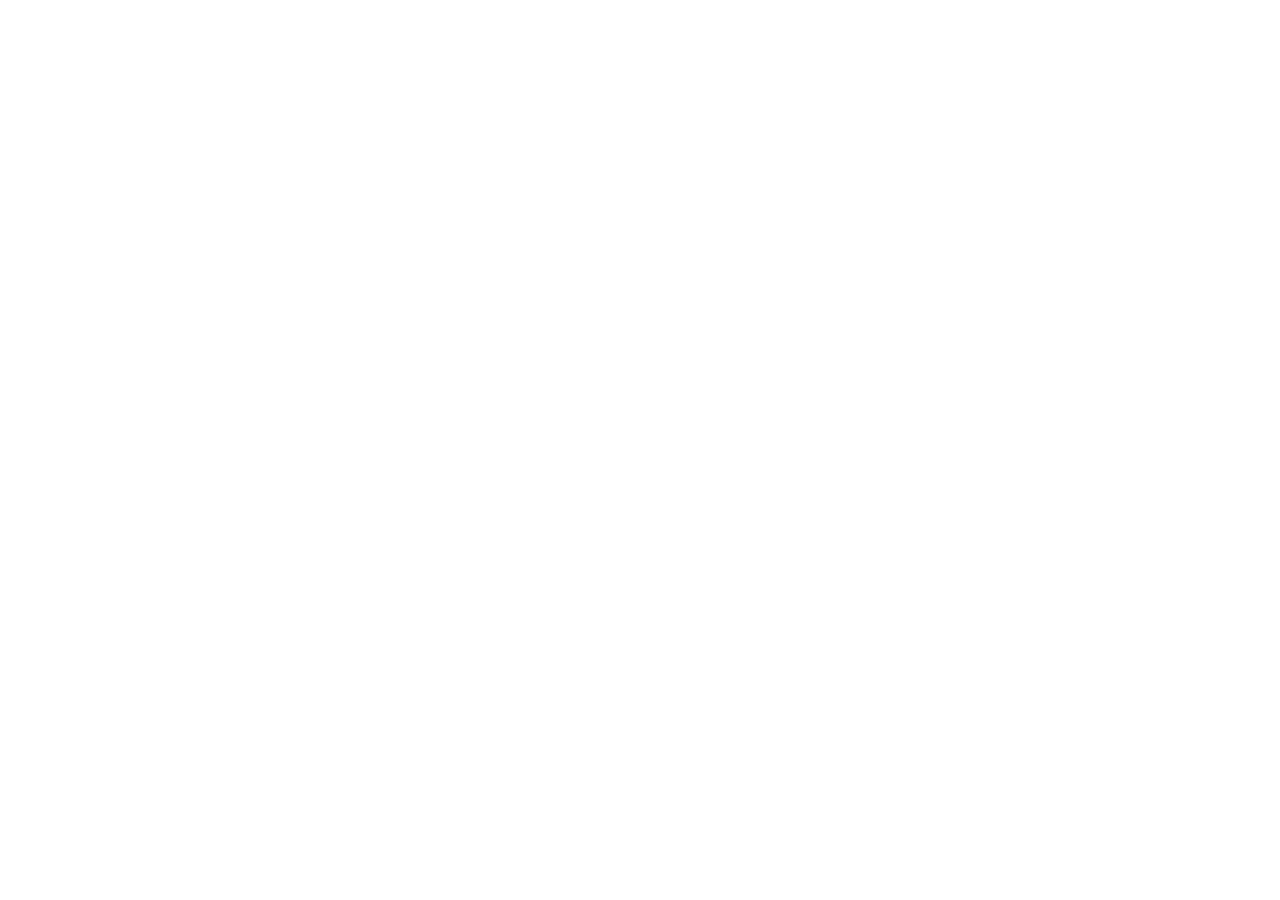
==== commit c18bfa1c: "first commit" ====
--- a/index.html
+++ b/index.html
@@ -1,206 +1,23 @@
-<!DOCTYPE HTML>
-<html lang="zh-Hans" class="sidebar-visible no-js light">
-    <head>
-        <!-- Book generated using mdBook -->
-        <meta charset="UTF-8">
-        <title>About - qaqLand</title>
+<!DOCTYPE html>
+<html lang="en">
 
+<head>
+    <meta charset="UTF-8">
+    <meta name="viewport" content="width=device-width, initial-scale=1.0">
+    <title>qaqLand - About</title>
+    <link rel="stylesheet" href="//cdn.jsdelivr.net/npm/docsify@4/themes/vue.css" />
+</head>
 
-        <!-- Custom HTML head -->
-        
-        <meta name="description" content="Site for qaqland and his venlafaxine.">
-        <meta name="viewport" content="width=device-width, initial-scale=1">
-        <meta name="theme-color" content="#ffffff" />
+<body>
+    <div id="app"></div>
+    <script>
+        window.$docsify = {
+            repo: 'qaqland',
+            hideSidebar: true,
+            themeColor: '#e96900',
+        };
+    </script>
+    <script src="//cdn.jsdelivr.net/npm/docsify@4"></script>
+</body>
 
-        <link rel="icon" href="favicon.svg">
-        <link rel="shortcut icon" href="favicon.png">
-        <link rel="stylesheet" href="css/variables.css">
-        <link rel="stylesheet" href="css/general.css">
-        <link rel="stylesheet" href="css/chrome.css">
-        <link rel="stylesheet" href="css/print.css" media="print">
-
-        <!-- Fonts -->
-        <link rel="stylesheet" href="FontAwesome/css/font-awesome.css">
-        <link rel="stylesheet" href="fonts/fonts.css">
-
-        <!-- Highlight.js Stylesheets -->
-        <link rel="stylesheet" href="highlight.css">
-        <link rel="stylesheet" href="tomorrow-night.css">
-        <link rel="stylesheet" href="ayu-highlight.css">
-
-        <!-- Custom theme stylesheets -->
-
-    </head>
-    <body>
-    <div id="body-container">
-        <!-- Provide site root to javascript -->
-        <script>
-            var path_to_root = "";
-            var default_theme = window.matchMedia("(prefers-color-scheme: dark)").matches ? "navy" : "light";
-        </script>
-
-        <!-- Work around some values being stored in localStorage wrapped in quotes -->
-        <script>
-            try {
-                var theme = localStorage.getItem('mdbook-theme');
-                var sidebar = localStorage.getItem('mdbook-sidebar');
-
-                if (theme.startsWith('"') && theme.endsWith('"')) {
-                    localStorage.setItem('mdbook-theme', theme.slice(1, theme.length - 1));
-                }
-
-                if (sidebar.startsWith('"') && sidebar.endsWith('"')) {
-                    localStorage.setItem('mdbook-sidebar', sidebar.slice(1, sidebar.length - 1));
-                }
-            } catch (e) { }
-        </script>
-
-        <!-- Set the theme before any content is loaded, prevents flash -->
-        <script>
-            var theme;
-            try { theme = localStorage.getItem('mdbook-theme'); } catch(e) { }
-            if (theme === null || theme === undefined) { theme = default_theme; }
-            var html = document.querySelector('html');
-            html.classList.remove('no-js')
-            html.classList.remove('light')
-            html.classList.add(theme);
-            html.classList.add('js');
-        </script>
-
-        <!-- Hide / unhide sidebar before it is displayed -->
-        <script>
-            var html = document.querySelector('html');
-            var sidebar = null;
-            if (document.body.clientWidth >= 1080) {
-                try { sidebar = localStorage.getItem('mdbook-sidebar'); } catch(e) { }
-                sidebar = sidebar || 'visible';
-            } else {
-                sidebar = 'hidden';
-            }
-            html.classList.remove('sidebar-visible');
-            html.classList.add("sidebar-" + sidebar);
-        </script>
-
-        <nav id="sidebar" class="sidebar" aria-label="Table of contents">
-            <div class="sidebar-scrollbox">
-                <ol class="chapter"><li class="chapter-item expanded "><a href="index.html" class="active">About</a></li><li class="chapter-item expanded affix "><li class="part-title">Notes</li><li class="chapter-item expanded "><a href="codebrowser.html">Codebrowser</a></li><li class="chapter-item expanded affix "><li class="part-title">Alpine Linux</li><li class="chapter-item expanded affix "><li class="part-title">BusyBox</li><li class="chapter-item expanded "><a href="busybox/addgroup.html">addgroup</a></li><li class="chapter-item expanded "><a href="busybox/adduser.html">adduser</a></li><li class="chapter-item expanded "><a href="busybox/arch.html">arch</a></li><li class="chapter-item expanded "><a href="busybox/base64.html">base64</a></li><li class="chapter-item expanded "><a href="busybox/basename.html">basename</a></li><li class="chapter-item expanded "><a href="busybox/cal.html">cal</a></li><li class="chapter-item expanded "><a href="busybox/cat.html">cat</a></li><li class="chapter-item expanded "><a href="busybox/chmod.html">chmod</a></li><li class="chapter-item expanded "><a href="busybox/chpasswd.html">chpasswd</a></li><li class="chapter-item expanded "><a href="busybox/clear.html">clear</a></li></ol>
-            </div>
-            <div id="sidebar-resize-handle" class="sidebar-resize-handle"></div>
-        </nav>
-
-        <div id="page-wrapper" class="page-wrapper">
-
-            <div class="page">
-                                <div id="menu-bar-hover-placeholder"></div>
-                <div id="menu-bar" class="menu-bar sticky bordered">
-                    <div class="left-buttons">
-                        <button id="sidebar-toggle" class="icon-button" type="button" title="Toggle Table of Contents" aria-label="Toggle Table of Contents" aria-controls="sidebar">
-                            <i class="fa fa-bars"></i>
-                        </button>
-                        <button id="theme-toggle" class="icon-button" type="button" title="Change theme" aria-label="Change theme" aria-haspopup="true" aria-expanded="false" aria-controls="theme-list">
-                            <i class="fa fa-paint-brush"></i>
-                        </button>
-                        <ul id="theme-list" class="theme-popup" aria-label="Themes" role="menu">
-                            <li role="none"><button role="menuitem" class="theme" id="light">Light</button></li>
-                            <li role="none"><button role="menuitem" class="theme" id="rust">Rust</button></li>
-                            <li role="none"><button role="menuitem" class="theme" id="coal">Coal</button></li>
-                            <li role="none"><button role="menuitem" class="theme" id="navy">Navy</button></li>
-                            <li role="none"><button role="menuitem" class="theme" id="ayu">Ayu</button></li>
-                        </ul>
-                        <button id="search-toggle" class="icon-button" type="button" title="Search. (Shortkey: s)" aria-label="Toggle Searchbar" aria-expanded="false" aria-keyshortcuts="S" aria-controls="searchbar">
-                            <i class="fa fa-search"></i>
-                        </button>
-                    </div>
-
-                    <h1 class="menu-title">qaqLand</h1>
-
-                    <div class="right-buttons">
-                        <a href="print.html" title="Print this book" aria-label="Print this book">
-                            <i id="print-button" class="fa fa-print"></i>
-                        </a>
-                        <a href="https://github.com/qaqland/qaqland" title="Git repository" aria-label="Git repository">
-                            <i id="git-repository-button" class="fa fa-github"></i>
-                        </a>
-                        <a href="https://github.com/qaqland/qaqland/edit/main/src/README.md" title="Suggest an edit" aria-label="Suggest an edit">
-                            <i id="git-edit-button" class="fa fa-edit"></i>
-                        </a>
-
-                    </div>
-                </div>
-
-                <div id="search-wrapper" class="hidden">
-                    <form id="searchbar-outer" class="searchbar-outer">
-                        <input type="search" id="searchbar" name="searchbar" placeholder="Search this book ..." aria-controls="searchresults-outer" aria-describedby="searchresults-header">
-                    </form>
-                    <div id="searchresults-outer" class="searchresults-outer hidden">
-                        <div id="searchresults-header" class="searchresults-header"></div>
-                        <ul id="searchresults">
-                        </ul>
-                    </div>
-                </div>
-
-                <!-- Apply ARIA attributes after the sidebar and the sidebar toggle button are added to the DOM -->
-                <script>
-                    document.getElementById('sidebar-toggle').setAttribute('aria-expanded', sidebar === 'visible');
-                    document.getElementById('sidebar').setAttribute('aria-hidden', sidebar !== 'visible');
-                    Array.from(document.querySelectorAll('#sidebar a')).forEach(function(link) {
-                        link.setAttribute('tabIndex', sidebar === 'visible' ? 0 : -1);
-                    });
-                </script>
-
-                <div id="content" class="content">
-                    <main>
-                        <h1 id="about-d"><a class="header" href="#about-d">About :D</a></h1>
-<p>I am qaqland</p>
-<p>Here are my notes!</p>
-<h2 id="matrix"><a class="header" href="#matrix">Matrix</a></h2>
-<p>Hey, talk to me on Element: <a href="https://matrix.to/#/@qaqland:mozilla.org">https://matrix.to/#/@qaqland:mozilla.org</a></p>
-<h2 id="email"><a class="header" href="#email">Email</a></h2>
-<pre><code>mailto: qaq@qaq.land
-</code></pre>
-
-                    </main>
-
-                    <nav class="nav-wrapper" aria-label="Page navigation">
-                        <!-- Mobile navigation buttons -->
-
-                            <a rel="next" href="codebrowser.html" class="mobile-nav-chapters next" title="Next chapter" aria-label="Next chapter" aria-keyshortcuts="Right">
-                                <i class="fa fa-angle-right"></i>
-                            </a>
-
-                        <div style="clear: both"></div>
-                    </nav>
-                </div>
-            </div>
-
-            <nav class="nav-wide-wrapper" aria-label="Page navigation">
-
-                    <a rel="next" href="codebrowser.html" class="nav-chapters next" title="Next chapter" aria-label="Next chapter" aria-keyshortcuts="Right">
-                        <i class="fa fa-angle-right"></i>
-                    </a>
-            </nav>
-
-        </div>
-
-
-
-
-        <script>
-            window.playground_copyable = true;
-        </script>
-
-
-        <script src="elasticlunr.min.js"></script>
-        <script src="mark.min.js"></script>
-        <script src="searcher.js"></script>
-
-        <script src="clipboard.min.js"></script>
-        <script src="highlight.js"></script>
-        <script src="book.js"></script>
-
-        <!-- Custom JS scripts -->
-
-
-    </div>
-    </body>
-</html>
+</html>
